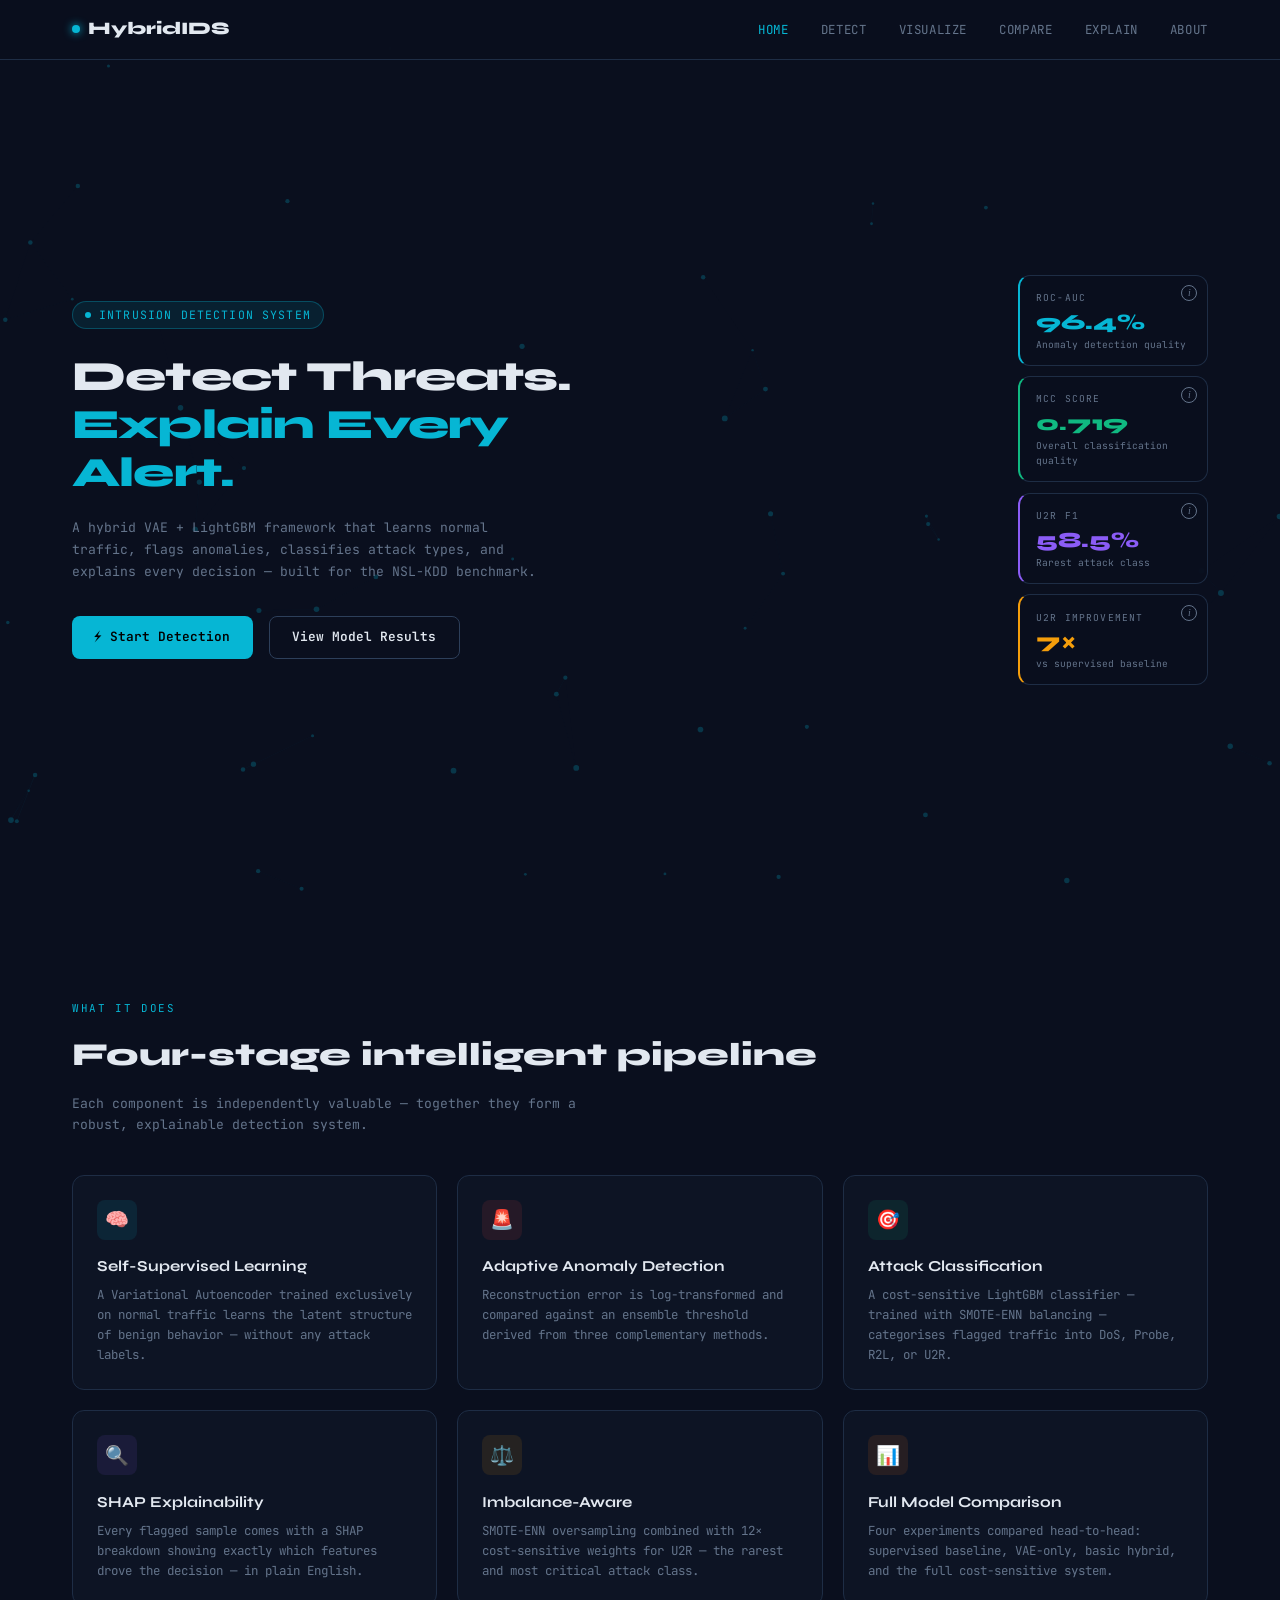
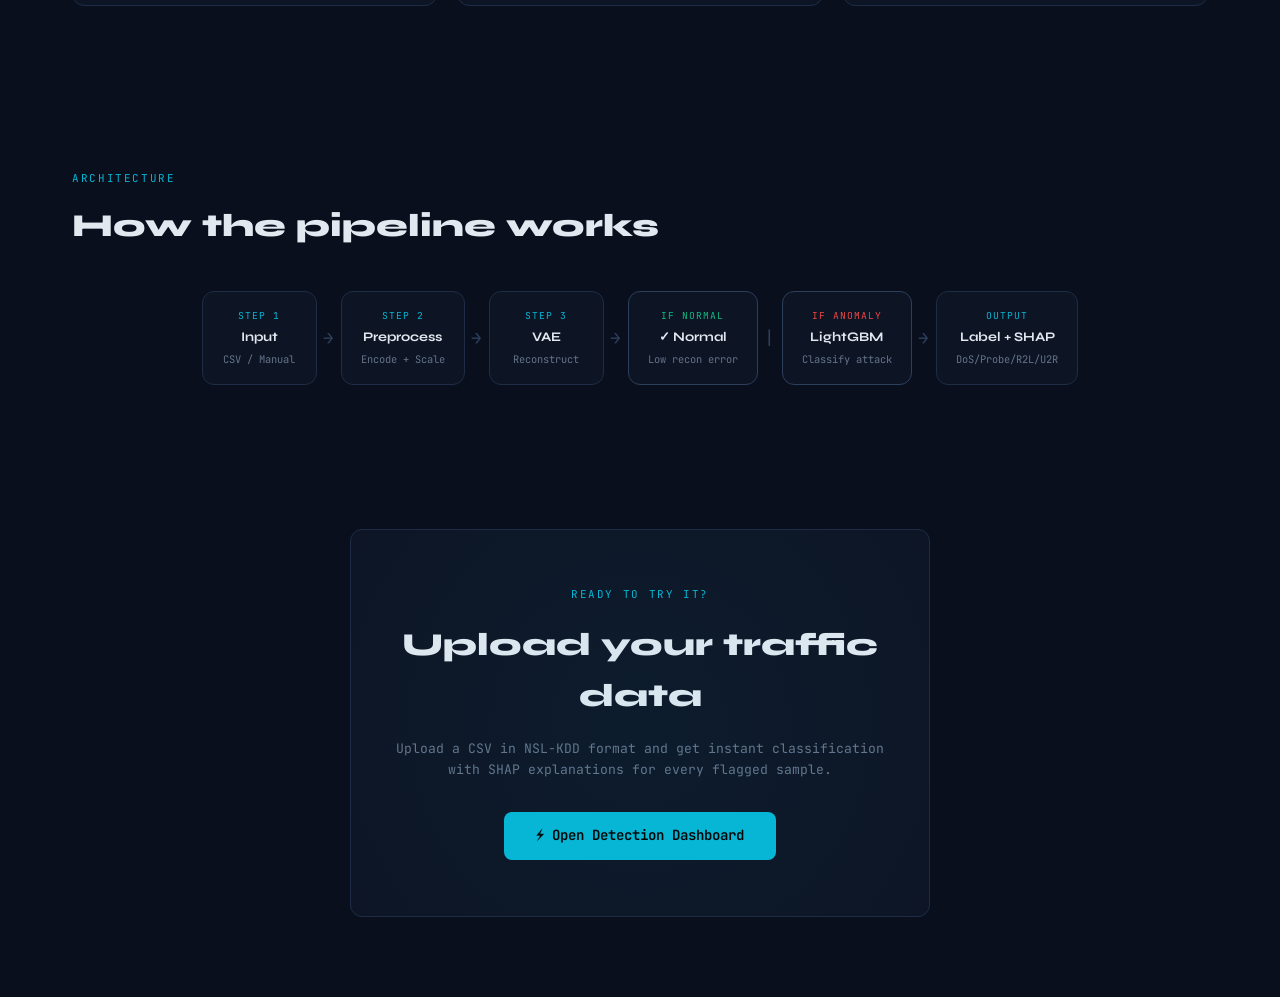
==== frontend/index.html @ 9a278058 "Initial commit" ====
<!DOCTYPE html>
<html lang="en">
<head>
  <meta charset="UTF-8"/>
  <meta name="viewport" content="width=device-width, initial-scale=1.0"/>
  <title>HybridIDS — Network Intrusion Detection System</title>
  <link href="https://fonts.googleapis.com/css2?family=Syne:wght@700;800&family=JetBrains+Mono:wght@400;600&display=swap" rel="stylesheet"/>
  <style>
    *, *::before, *::after { box-sizing: border-box; margin: 0; padding: 0; }

    :root {
      --bg:        #0a0f1e;
      --panel:     #0d1424;
      --surface:   #111827;
      --border:    #1e2d45;
      --border2:   #2d3f5a;
      --cyan:      #06b6d4;
      --green:     #10b981;
      --purple:    #8b5cf6;
      --yellow:    #f59e0b;
      --red:       #ef4444;
      --orange:    #f97316;
      --text:      #e2e8f0;
      --muted:     #64748b;
      --radius:    8px;
      --radius-lg: 12px;
      --transition:0.2s ease;
    }

    html { scroll-behavior: smooth; }

    body {
      background: var(--bg);
      color: var(--text);
      font-family: 'JetBrains Mono', monospace;
      font-size: 14px;
      line-height: 1.6;
      min-height: 100vh;
    }

    a { color: inherit; text-decoration: none; }

    .container {
      max-width: 1200px;
      margin: 0 auto;
      padding: 0 2rem;
    }

    .muted { color: var(--muted); }

    /* ── Navbar ── */
    .navbar {
      position: fixed;
      top: 0; left: 0; right: 0;
      z-index: 200;
      height: 60px;
      background: rgba(10,15,30,0.88);
      backdrop-filter: blur(12px);
      border-bottom: 1px solid var(--border);
      display: flex;
      align-items: center;
    }
    .navbar .container {
      display: flex;
      align-items: center;
      justify-content: space-between;
      width: 100%;
    }
    .nav-logo {
      display: flex;
      align-items: center;
      gap: 8px;
      font-family: 'Syne', sans-serif;
      font-weight: 800;
      font-size: 1.1rem;
    }
    .nav-logo .dot {
      width: 8px; height: 8px;
      background: var(--cyan);
      border-radius: 50%;
      box-shadow: 0 0 8px var(--cyan);
    }
    .nav-links {
      display: flex;
      list-style: none;
      gap: 2rem;
    }
    .nav-links a {
      font-size: 0.78rem;
      color: var(--muted);
      letter-spacing: 0.05em;
      text-transform: uppercase;
      transition: color var(--transition);
    }
    .nav-links a:hover,
    .nav-links a.active { color: var(--cyan); }

    /* ── Buttons ── */
    .btn {
      display: inline-flex;
      align-items: center;
      gap: 6px;
      padding: 0.65rem 1.4rem;
      border-radius: var(--radius);
      font-family: 'JetBrains Mono', monospace;
      font-size: 0.8rem;
      font-weight: 600;
      cursor: pointer;
      transition: all var(--transition);
      border: none;
    }
    .btn-primary { background: var(--cyan); color: #000; }
    .btn-primary:hover { background: #22d3ee; box-shadow: 0 0 20px rgba(6,182,212,0.4); }
    .btn-outline { background: transparent; border: 1px solid var(--border2); color: var(--text); }
    .btn-outline:hover { border-color: var(--cyan); color: var(--cyan); }

    /* ── Section helpers ── */
    .section-tag {
      display: inline-block;
      font-size: 0.68rem;
      letter-spacing: 0.15em;
      text-transform: uppercase;
      color: var(--cyan);
      margin-bottom: 0.75rem;
    }
    .section-title {
      font-family: 'Syne', sans-serif;
      font-size: 2rem;
      font-weight: 800;
      margin-bottom: 0.75rem;
    }
    .section-sub {
      color: var(--muted);
      font-size: 0.82rem;
      max-width: 540px;
    }
    .section-header { margin-bottom: 2.5rem; }

    /* ── Animations ── */
    @keyframes fadeUp {
      from { opacity: 0; transform: translateY(20px); }
      to   { opacity: 1; transform: translateY(0); }
    }
    @keyframes blink {
      0%,100% { opacity: 1; }
      50%      { opacity: 0; }
    }

    .stagger > * { animation: fadeUp 0.5s ease forwards; opacity: 0; }
    .stagger > *:nth-child(1) { animation-delay: 0.1s; }
    .stagger > *:nth-child(2) { animation-delay: 0.2s; }
    .stagger > *:nth-child(3) { animation-delay: 0.3s; }
    .stagger > *:nth-child(4) { animation-delay: 0.4s; }
    .stagger > *:nth-child(5) { animation-delay: 0.5s; }
    .stagger > *:nth-child(6) { animation-delay: 0.6s; }

    /* ══════════════════════════════
       HERO
    ══════════════════════════════ */
    .hero {
      min-height: 100vh;
      display: flex;
      align-items: center;
      padding-top: 60px;
      position: relative;
      overflow: hidden;
    }
    canvas#bg {
      position: fixed;
      inset: 0;
      z-index: 0;
      opacity: 0.4;
    }
    .hero .container {
      display: flex;
      align-items: center;
      justify-content: space-between;
      gap: 3rem;
      width: 100%;
      position: relative;
      z-index: 2;
    }
    .hero-content {
      flex: 1;
      min-width: 0;
      max-width: 560px;
    }
    .hero-tag {
      display: inline-flex;
      align-items: center;
      gap: 8px;
      padding: 4px 12px;
      background: rgba(6,182,212,0.1);
      border: 1px solid rgba(6,182,212,0.3);
      border-radius: 100px;
      font-size: 0.72rem;
      color: var(--cyan);
      letter-spacing: 0.1em;
      text-transform: uppercase;
      margin-bottom: 1.5rem;
    }
    .hero-tag .blink {
      width: 6px; height: 6px;
      background: var(--cyan);
      border-radius: 50%;
      animation: blink 1.2s infinite;
    }
    .hero h1 {
      font-family: 'Syne', sans-serif;
      font-size: 2.6rem;
      font-weight: 800;
      line-height: 1.15;
      letter-spacing: -0.02em;
      margin-bottom: 1.25rem;
    }
    .hero h1 .line2 { color: var(--cyan); display: block; }
    .hero-sub {
      font-size: 0.82rem;
      color: var(--muted);
      line-height: 1.7;
      max-width: 480px;
      margin-bottom: 2rem;
    }
    .hero-actions { display: flex; gap: 1rem; flex-wrap: wrap; }

    /* ══════════════════════════════
       STAT CARDS + TOOLTIPS
    ══════════════════════════════ */
    .hero-stats {
      flex-shrink: 0;
      z-index: 2;
    }
    .stats-grid {
      display: flex;
      flex-direction: column;
      gap: 0.65rem;
      width: 190px;
    }
    .stat-card {
      position: relative;
      background: rgba(10,15,30,0.85);
      backdrop-filter: blur(10px);
      border: 1px solid var(--border);
      border-radius: var(--radius-lg);
      padding: 0.9rem 1rem 0.8rem;
      cursor: default;
      overflow: visible; /* tooltips must escape */
      transition: border-color 0.25s, transform 0.2s, box-shadow 0.25s;
      animation: fadeUp 0.6s ease forwards;
      opacity: 0;
    }
    .stat-card:nth-child(1) { animation-delay: 0.4s; }
    .stat-card:nth-child(2) { animation-delay: 0.55s; }
    .stat-card:nth-child(3) { animation-delay: 0.7s; }
    .stat-card:nth-child(4) { animation-delay: 0.85s; }

    .stat-card.cyan   { --accent: var(--cyan);   border-left: 2px solid var(--cyan); }
    .stat-card.green  { --accent: var(--green);  border-left: 2px solid var(--green); }
    .stat-card.purple { --accent: var(--purple); border-left: 2px solid var(--purple); }
    .stat-card.yellow { --accent: var(--yellow); border-left: 2px solid var(--yellow); }

    .stat-card:hover {
      transform: translateY(-3px);
      border-color: var(--accent);
      box-shadow: 0 8px 28px color-mix(in srgb, var(--accent) 18%, transparent);
    }
    .stat-card::before {
      content: '';
      position: absolute;
      top: 0; left: 0; right: 0;
      height: 2px;
      background: var(--accent);
      border-radius: var(--radius-lg) var(--radius-lg) 0 0;
      opacity: 0;
      transition: opacity 0.25s;
    }
    .stat-card:hover::before { opacity: 1; }

    .info-icon {
      position: absolute;
      top: 0.6rem; right: 0.6rem;
      width: 16px; height: 16px;
      border-radius: 50%;
      border: 1px solid var(--muted);
      color: var(--muted);
      font-size: 10px;
      display: flex; align-items: center; justify-content: center;
      font-family: serif;
      font-style: italic;
      transition: border-color 0.2s, color 0.2s;
    }
    .stat-card:hover .info-icon { border-color: var(--accent); color: var(--accent); }

    .stat-label {
      font-size: 0.6rem;
      letter-spacing: 0.12em;
      text-transform: uppercase;
      color: var(--muted);
      margin-bottom: 0.4rem;
    }
    .stat-value {
      font-family: 'Syne', sans-serif;
      font-size: 1.35rem;
      font-weight: 800;
      color: var(--accent);
      line-height: 1;
      margin-bottom: 0.2rem;
    }
    .stat-sub { font-size: 0.6rem; color: var(--muted); }

    /* tooltip — pops to the LEFT of the card */
    .tooltip {
      position: absolute;
      top: 50%;
      right: calc(100% + 12px);
      left: auto;
      transform: translateY(-50%) translateX(6px);
      width: 270px;
      background: #080f1c;
      border: 1px solid var(--accent);
      border-radius: 10px;
      padding: 0.9rem;
      pointer-events: none;
      opacity: 0;
      transition: opacity 0.2s ease, transform 0.2s ease;
      z-index: 999;
      box-shadow: 0 10px 36px rgba(0,0,0,0.8);
    }
    /* right-pointing arrow */
    .tooltip::after {
      content: '';
      position: absolute;
      top: 50%;
      left: 100%;
      transform: translateY(-50%);
      border: 6px solid transparent;
      border-left-color: var(--accent);
    }
    .stat-card:hover .tooltip {
      opacity: 1;
      transform: translateY(-50%) translateX(0);
    }

    .tooltip-title {
      font-family: 'Syne', sans-serif;
      font-size: 0.75rem;
      font-weight: 700;
      color: var(--accent);
      margin-bottom: 0.45rem;
      display: flex; align-items: center; gap: 0.4rem;
    }
    .tooltip-title::before {
      content: '';
      width: 5px; height: 5px;
      border-radius: 50%;
      background: var(--accent);
      flex-shrink: 0;
    }
    .tooltip-body {
      font-size: 0.7rem;
      line-height: 1.55;
      color: #94a3b8;
    }
    .tooltip-body strong { color: var(--text); font-weight: 600; }
    .tooltip-highlight {
      display: block;
      margin-top: 0.5rem;
      padding: 0.2rem 0.55rem;
      background: color-mix(in srgb, var(--accent) 10%, transparent);
      border-left: 2px solid var(--accent);
      border-radius: 3px;
      font-size: 0.66rem;
      color: var(--accent);
      font-weight: 600;
    }

    /* ══════════════════════════════
       FEATURES
    ══════════════════════════════ */
    .features { padding: 6rem 0; position: relative; z-index: 1; }
    .features-grid {
      display: grid;
      grid-template-columns: repeat(3, 1fr);
      gap: 1.25rem;
    }
    .feature-card {
      background: var(--panel);
      border: 1px solid var(--border);
      border-radius: var(--radius-lg);
      padding: 1.5rem;
      transition: transform var(--transition), border-color var(--transition);
      position: relative;
      overflow: hidden;
    }
    .feature-card:hover { transform: translateY(-4px); border-color: var(--border2); }
    .feature-card::after {
      content: '';
      position: absolute; inset: 0;
      background: linear-gradient(135deg, rgba(6,182,212,0.04), transparent);
      opacity: 0;
      transition: opacity var(--transition);
      pointer-events: none;
    }
    .feature-card:hover::after { opacity: 1; }
    .feature-icon {
      width: 40px; height: 40px;
      border-radius: var(--radius);
      display: flex; align-items: center; justify-content: center;
      font-size: 1.2rem;
      margin-bottom: 0.9rem;
    }
    .feature-card h3 { font-family: 'Syne', sans-serif; font-size: 0.95rem; margin-bottom: 0.45rem; }
    .feature-card p  { color: var(--muted); font-size: 0.78rem; line-height: 1.6; }

    /* ══════════════════════════════
       PIPELINE
    ══════════════════════════════ */
    .pipeline { padding: 4rem 0; position: relative; z-index: 1; }
    .pipeline-flow {
      display: flex;
      align-items: center;
      justify-content: center;
      flex-wrap: wrap;
      margin-top: 2.5rem;
    }
    .pipeline-step {
      background: var(--panel);
      border: 1px solid var(--border);
      border-radius: var(--radius-lg);
      padding: 1rem 1.2rem;
      text-align: center;
      min-width: 115px;
      transition: border-color var(--transition);
    }
    .pipeline-step:hover { border-color: var(--cyan); }
    .pipeline-step-num  { font-size: 0.6rem; color: var(--cyan); text-transform: uppercase; letter-spacing: 0.1em; margin-bottom: 0.25rem; }
    .pipeline-step-name { font-family: 'Syne', sans-serif; font-size: 0.82rem; font-weight: 700; }
    .pipeline-step-sub  { font-size: 0.65rem; color: var(--muted); margin-top: 0.2rem; }
    .pipeline-arrow     { color: var(--border2); font-size: 1.1rem; padding: 0 0.4rem; flex-shrink: 0; }

    /* ══════════════════════════════
       CTA
    ══════════════════════════════ */
    .cta { padding: 5rem 0; text-align: center; position: relative; z-index: 1; }
    .cta-box {
      background: var(--panel);
      border: 1px solid var(--border);
      border-radius: var(--radius-lg);
      padding: 3.5rem 2rem;
      max-width: 580px;
      margin: 0 auto;
      position: relative;
      overflow: hidden;
    }
    .cta-box::before {
      content: '';
      position: absolute;
      top: -50%; left: -50%;
      width: 200%; height: 200%;
      background: radial-gradient(circle at center, rgba(6,182,212,0.05) 0%, transparent 60%);
      pointer-events: none;
    }

    /* ══════════════════════════════
       RESPONSIVE
    ══════════════════════════════ */
    @media (max-width: 960px) {
      .hero .container  { flex-direction: column; text-align: center; padding-top: 2rem; }
      .hero-content     { max-width: 100%; }
      .hero-actions     { justify-content: center; }
      .hero-sub         { margin: 0 auto 2rem; }
      .hero-stats       { width: 100%; }
      .stats-grid       { width: 100%; flex-direction: row; flex-wrap: wrap; }
      .features-grid    { grid-template-columns: 1fr 1fr; }
      .nav-links        { display: none; }
    }
    @media (max-width: 600px) {
      .features-grid  { grid-template-columns: 1fr; }
      .pipeline-flow  { flex-direction: column; }
      .pipeline-arrow { transform: rotate(90deg); }
    }
  </style>
</head>
<body>

<canvas id="bg"></canvas>

<!-- ── Navbar ── -->
<nav class="navbar">
  <div class="container">
    <a href="/index.html" class="nav-logo"><span class="dot"></span>HybridIDS</a>
    <ul class="nav-links">
      <li><a href="/index.html" class="active">Home</a></li>
      <li><a href="/dashboard.html">Detect</a></li>
      <li><a href="/visualizations.html">Visualize</a></li>
      <li><a href="/comparison.html">Compare</a></li>
      <li><a href="/explainability.html">Explain</a></li>
      <li><a href="/about.html">About</a></li>
    </ul>
  </div>
</nav>

<!-- ── Hero ── -->
<section class="hero">
  <div class="container">

    <!-- Left: text -->
    <div class="hero-content">
      <div class="hero-tag"><span class="blink"></span>Intrusion Detection System</div>
      <h1>Detect Threats.<span class="line2">Explain Every Alert.</span></h1>
      <p class="hero-sub">
        A hybrid VAE + LightGBM framework that learns normal traffic, flags anomalies,
        classifies attack types, and explains every decision — built for the NSL-KDD benchmark.
      </p>
      <div class="hero-actions">
        <a href="/dashboard.html" class="btn btn-primary">⚡ Start Detection</a>
        <a href="/comparison.html" class="btn btn-outline">View Model Results</a>
      </div>
    </div>

    <!-- Right: stat cards -->
    <div class="hero-stats">
      <div class="stats-grid">

        <!-- ROC-AUC -->
        <div class="stat-card cyan">
          <div class="info-icon">i</div>
          <div class="stat-label">ROC-AUC</div>
          <div class="stat-value">96.4%</div>
          <div class="stat-sub">Anomaly detection quality</div>
          <div class="tooltip">
            <div class="tooltip-title">ROC-AUC Explained</div>
            <div class="tooltip-body">
              <strong>Receiver Operating Characteristic — Area Under Curve.</strong>
              Measures how well the VAE separates normal traffic from attacks <em>before</em> any classification happens.
              <br><br>
              1.0 = perfect &nbsp;·&nbsp; 0.5 = random guessing.<br>
              <strong>0.964</strong> — highly accurate even though it never saw attack labels during training.
              <span class="tooltip-highlight">VAE trained on normal traffic only</span>
            </div>
          </div>
        </div>

        <!-- MCC -->
        <div class="stat-card green">
          <div class="info-icon">i</div>
          <div class="stat-label">MCC Score</div>
          <div class="stat-value">0.719</div>
          <div class="stat-sub">Overall classification quality</div>
          <div class="tooltip">
            <div class="tooltip-title">Matthews Correlation Coefficient</div>
            <div class="tooltip-body">
              The <strong>most honest metric</strong> for imbalanced datasets — accounts for all four cells: TP, TN, FP, FN.
              <br><br>
              <strong>0</strong> = random guessing &nbsp;·&nbsp; <strong>1.0</strong> = perfect.<br>
              0.719 is strong given NSL-KDD's extreme class imbalance.
              <span class="tooltip-highlight">More reliable than accuracy on skewed data</span>
            </div>
          </div>
        </div>

        <!-- U2R F1 -->
        <div class="stat-card purple">
          <div class="info-icon">i</div>
          <div class="stat-label">U2R F1</div>
          <div class="stat-value">58.5%</div>
          <div class="stat-sub">Rarest attack class</div>
          <div class="tooltip">
            <div class="tooltip-title">User-to-Root F1 Score</div>
            <div class="tooltip-body">
              <strong>U2R = User-to-Root</strong> — privilege escalation where an intruder gains admin access from a normal account. Rarest and most dangerous class.
              <br><br>
              F1 balances precision and recall. 58.5% on a class with only <strong>52 training samples</strong> vs 45,927 DoS is a major result.
              <span class="tooltip-highlight">Only 52 U2R samples in training set</span>
            </div>
          </div>
        </div>

        <!-- 7x -->
        <div class="stat-card yellow">
          <div class="info-icon">i</div>
          <div class="stat-label">U2R Improvement</div>
          <div class="stat-value">7×</div>
          <div class="stat-sub">vs supervised baseline</div>
          <div class="tooltip">
            <div class="tooltip-title">Headline Result</div>
            <div class="tooltip-body">
              Plain LightGBM (no VAE) scores <strong>0.082 F1</strong> on U2R.
              The full hybrid scores <strong>0.585</strong>.
              <br><br>
              A <strong>7× improvement</strong> — proving VAE latent features help detect rare attacks the classifier would otherwise miss entirely.
              <span class="tooltip-highlight">0.082 → 0.585 &nbsp;·&nbsp; supervised vs hybrid</span>
            </div>
          </div>
        </div>

      </div>
    </div>

  </div>
</section>

<!-- ── Features ── -->
<section class="features">
  <div class="container">
    <div class="section-header">
      <span class="section-tag">What it does</span>
      <h2 class="section-title">Four-stage intelligent pipeline</h2>
      <p class="section-sub">Each component is independently valuable — together they form a robust, explainable detection system.</p>
    </div>
    <div class="features-grid stagger">
      <div class="feature-card">
        <div class="feature-icon" style="background:rgba(6,182,212,0.1);color:var(--cyan)">🧠</div>
        <h3>Self-Supervised Learning</h3>
        <p>A Variational Autoencoder trained exclusively on normal traffic learns the latent structure of benign behavior — without any attack labels.</p>
      </div>
      <div class="feature-card">
        <div class="feature-icon" style="background:rgba(239,68,68,0.1);color:var(--red)">🚨</div>
        <h3>Adaptive Anomaly Detection</h3>
        <p>Reconstruction error is log-transformed and compared against an ensemble threshold derived from three complementary methods.</p>
      </div>
      <div class="feature-card">
        <div class="feature-icon" style="background:rgba(16,185,129,0.1);color:var(--green)">🎯</div>
        <h3>Attack Classification</h3>
        <p>A cost-sensitive LightGBM classifier — trained with SMOTE-ENN balancing — categorises flagged traffic into DoS, Probe, R2L, or U2R.</p>
      </div>
      <div class="feature-card">
        <div class="feature-icon" style="background:rgba(139,92,246,0.1);color:var(--purple)">🔍</div>
        <h3>SHAP Explainability</h3>
        <p>Every flagged sample comes with a SHAP breakdown showing exactly which features drove the decision — in plain English.</p>
      </div>
      <div class="feature-card">
        <div class="feature-icon" style="background:rgba(245,158,11,0.1);color:var(--yellow)">⚖️</div>
        <h3>Imbalance-Aware</h3>
        <p>SMOTE-ENN oversampling combined with 12× cost-sensitive weights for U2R — the rarest and most critical attack class.</p>
      </div>
      <div class="feature-card">
        <div class="feature-icon" style="background:rgba(249,115,22,0.1);color:var(--orange)">📊</div>
        <h3>Full Model Comparison</h3>
        <p>Four experiments compared head-to-head: supervised baseline, VAE-only, basic hybrid, and the full cost-sensitive system.</p>
      </div>
    </div>
  </div>
</section>

<!-- ── Pipeline ── -->
<section class="pipeline">
  <div class="container">
    <div class="section-header">
      <span class="section-tag">Architecture</span>
      <h2 class="section-title">How the pipeline works</h2>
    </div>
    <div class="pipeline-flow">
      <div class="pipeline-step">
        <div class="pipeline-step-num">Step 1</div>
        <div class="pipeline-step-name">Input</div>
        <div class="pipeline-step-sub">CSV / Manual</div>
      </div>
      <div class="pipeline-arrow">→</div>
      <div class="pipeline-step">
        <div class="pipeline-step-num">Step 2</div>
        <div class="pipeline-step-name">Preprocess</div>
        <div class="pipeline-step-sub">Encode + Scale</div>
      </div>
      <div class="pipeline-arrow">→</div>
      <div class="pipeline-step">
        <div class="pipeline-step-num">Step 3</div>
        <div class="pipeline-step-name">VAE</div>
        <div class="pipeline-step-sub">Reconstruct</div>
      </div>
      <div class="pipeline-arrow">→</div>
      <div class="pipeline-step" style="border-color:var(--border2)">
        <div class="pipeline-step-num" style="color:var(--green)">If Normal</div>
        <div class="pipeline-step-name">✓ Normal</div>
        <div class="pipeline-step-sub">Low recon error</div>
      </div>
      <div class="pipeline-arrow">|</div>
      <div class="pipeline-step" style="border-color:var(--border2)">
        <div class="pipeline-step-num" style="color:var(--red)">If Anomaly</div>
        <div class="pipeline-step-name">LightGBM</div>
        <div class="pipeline-step-sub">Classify attack</div>
      </div>
      <div class="pipeline-arrow">→</div>
      <div class="pipeline-step">
        <div class="pipeline-step-num">Output</div>
        <div class="pipeline-step-name">Label + SHAP</div>
        <div class="pipeline-step-sub">DoS/Probe/R2L/U2R</div>
      </div>
    </div>
  </div>
</section>

<!-- ── CTA ── -->
<section class="cta">
  <div class="container">
    <div class="cta-box">
      <span class="section-tag" style="display:block;margin-bottom:1rem">Ready to try it?</span>
      <h2 class="section-title" style="margin-bottom:1rem">Upload your traffic data</h2>
      <p class="muted" style="margin-bottom:2rem;font-size:0.82rem">
        Upload a CSV in NSL-KDD format and get instant classification with SHAP explanations for every flagged sample.
      </p>
      <a href="/dashboard.html" class="btn btn-primary" style="font-size:0.88rem;padding:0.8rem 2rem">
        ⚡ Open Detection Dashboard
      </a>
    </div>
  </div>
</section>

<script>
const canvas = document.getElementById('bg');
const ctx = canvas.getContext('2d');
let W, H, nodes = [];

function resize() {
  W = canvas.width  = window.innerWidth;
  H = canvas.height = window.innerHeight;
}
function initNodes(n = 60) {
  nodes = Array.from({length: n}, () => ({
    x: Math.random() * W, y: Math.random() * H,
    vx: (Math.random() - 0.5) * 0.3,
    vy: (Math.random() - 0.5) * 0.3,
    r: Math.random() * 2 + 1,
  }));
}
function draw() {
  ctx.clearRect(0, 0, W, H);
  nodes.forEach(n => {
    n.x += n.vx; n.y += n.vy;
    if (n.x < 0 || n.x > W) n.vx *= -1;
    if (n.y < 0 || n.y > H) n.vy *= -1;
    ctx.beginPath();
    ctx.arc(n.x, n.y, n.r, 0, Math.PI * 2);
    ctx.fillStyle = 'rgba(6,182,212,0.6)';
    ctx.fill();
  });
  for (let i = 0; i < nodes.length; i++) {
    for (let j = i + 1; j < nodes.length; j++) {
      const dx = nodes[i].x - nodes[j].x;
      const dy = nodes[i].y - nodes[j].y;
      const dist = Math.sqrt(dx*dx + dy*dy);
      if (dist < 120) {
        ctx.beginPath();
        ctx.moveTo(nodes[i].x, nodes[i].y);
        ctx.lineTo(nodes[j].x, nodes[j].y);
        ctx.strokeStyle = `rgba(6,182,212,${0.15 * (1 - dist/120)})`;
        ctx.lineWidth = 0.5;
        ctx.stroke();
      }
    }
  }
  requestAnimationFrame(draw);
}

resize(); initNodes(); draw();
window.addEventListener('resize', () => { resize(); initNodes(); });
</script>
</body>
</html>
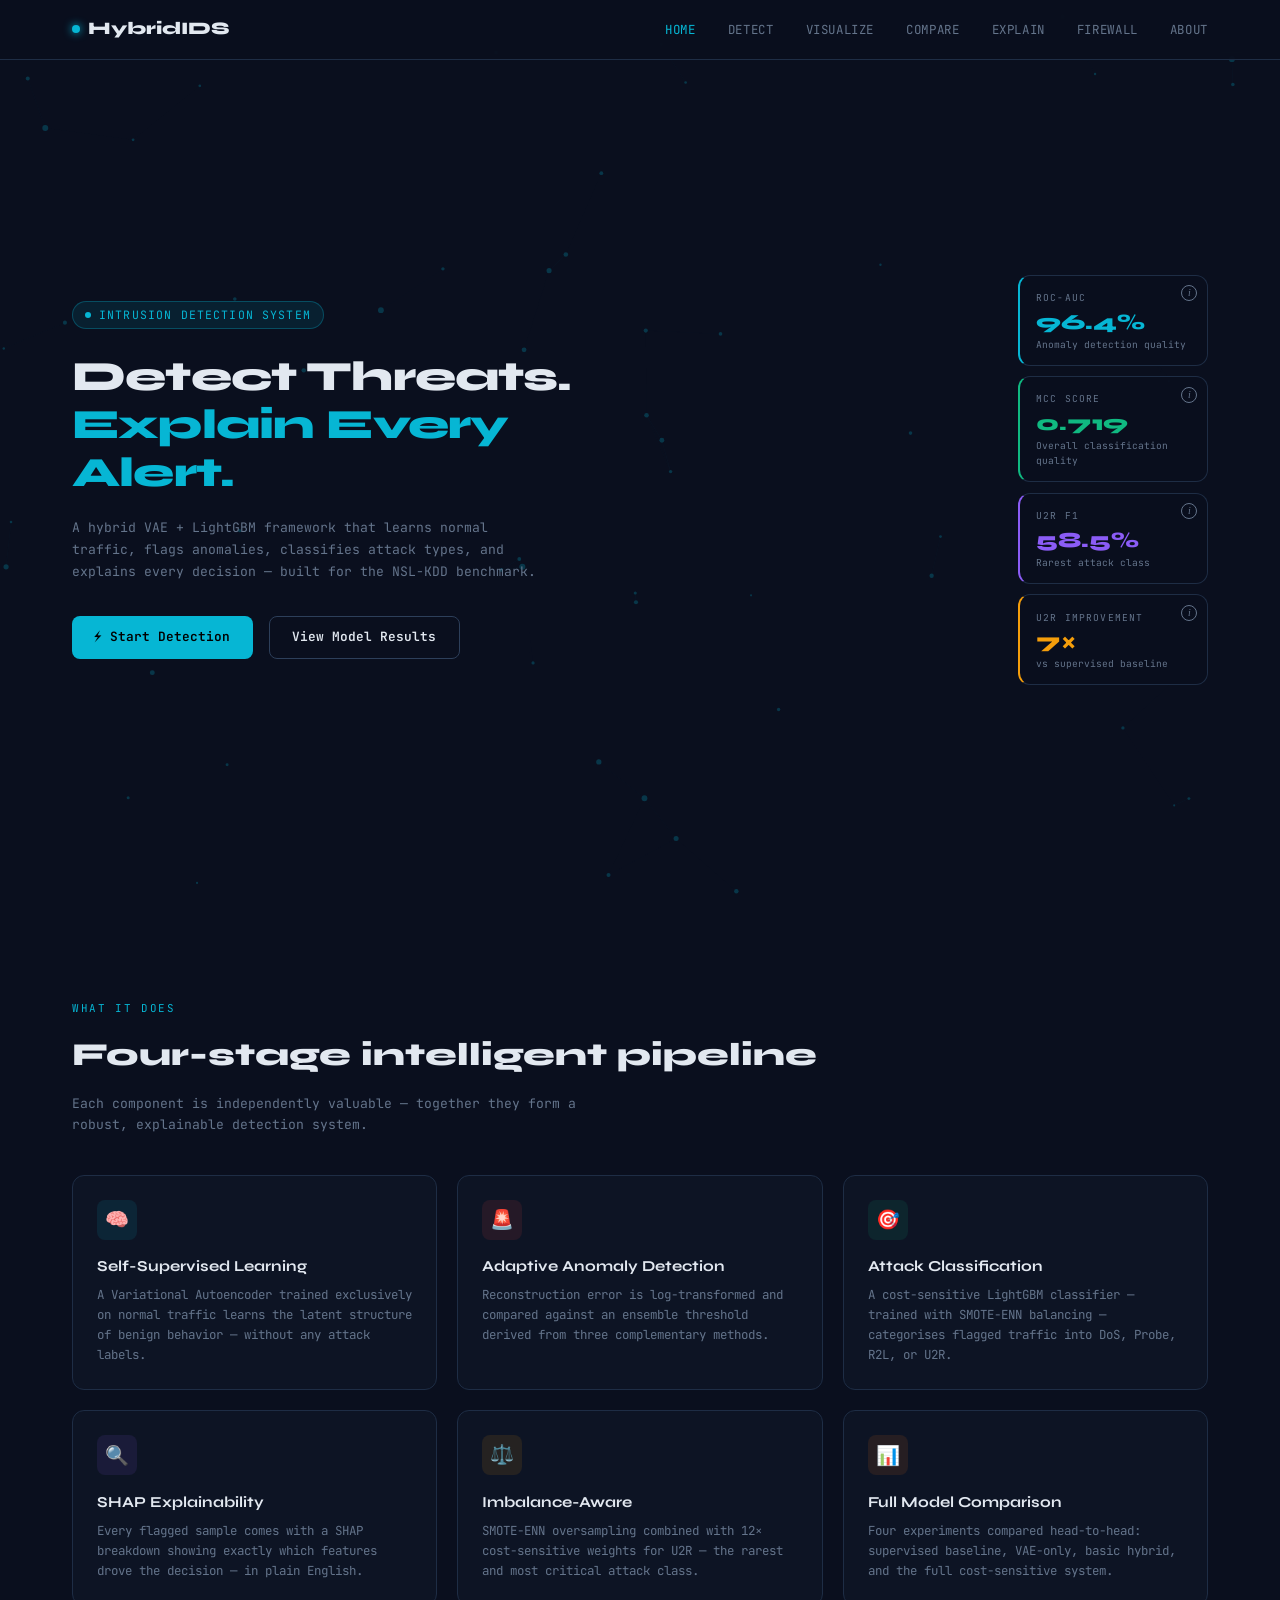
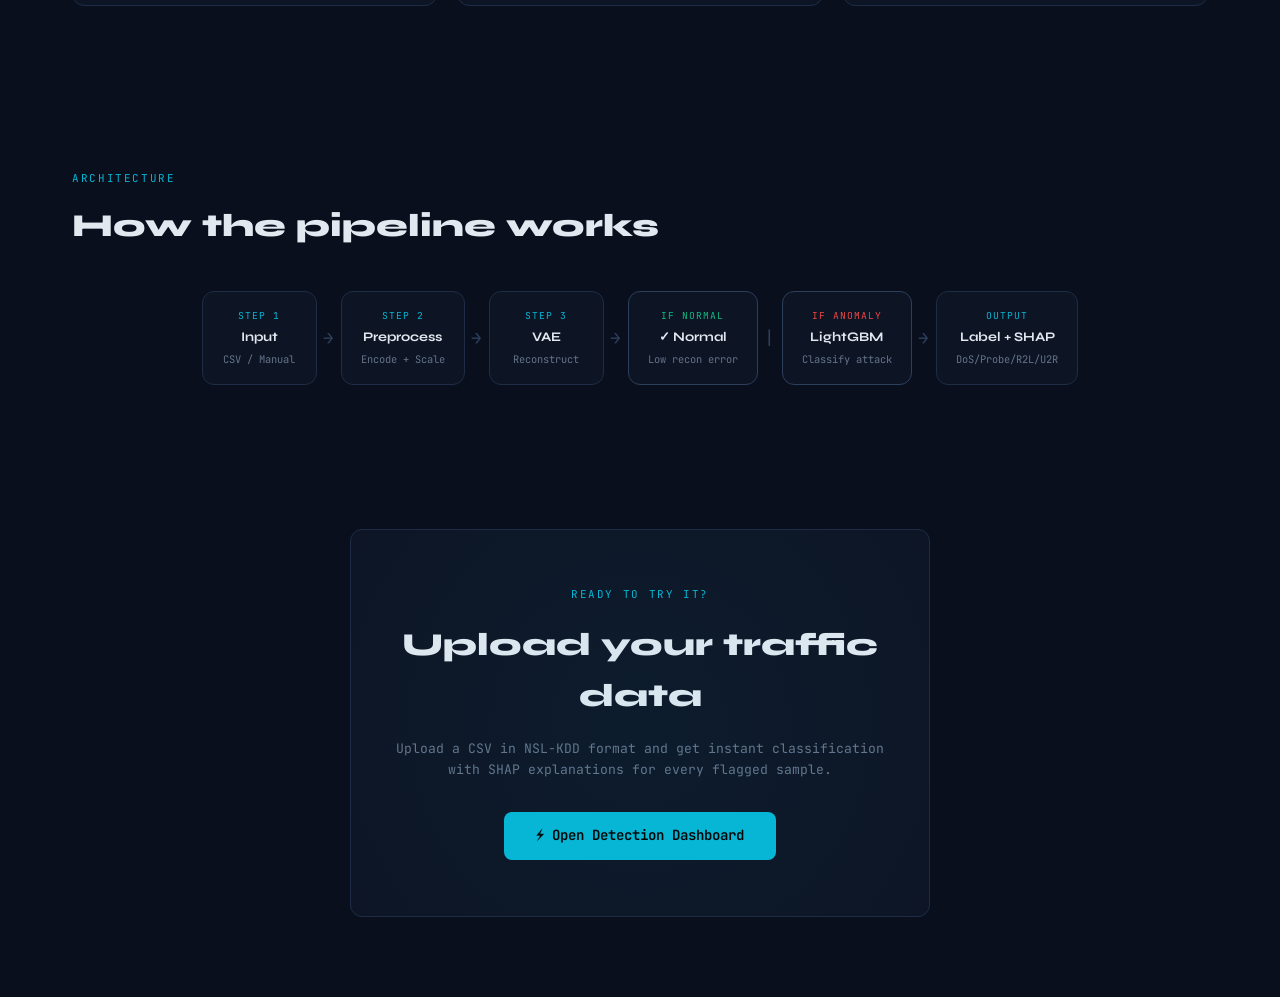
==== commit 0aca1da8: "firewall" ====
--- a/frontend/index.html
+++ b/frontend/index.html
@@ -495,6 +495,7 @@
       <li><a href="/visualizations.html">Visualize</a></li>
       <li><a href="/comparison.html">Compare</a></li>
       <li><a href="/explainability.html">Explain</a></li>
+      <li><a href="/firewall.html">Firewall</a></li>
       <li><a href="/about.html">About</a></li>
     </ul>
   </div>
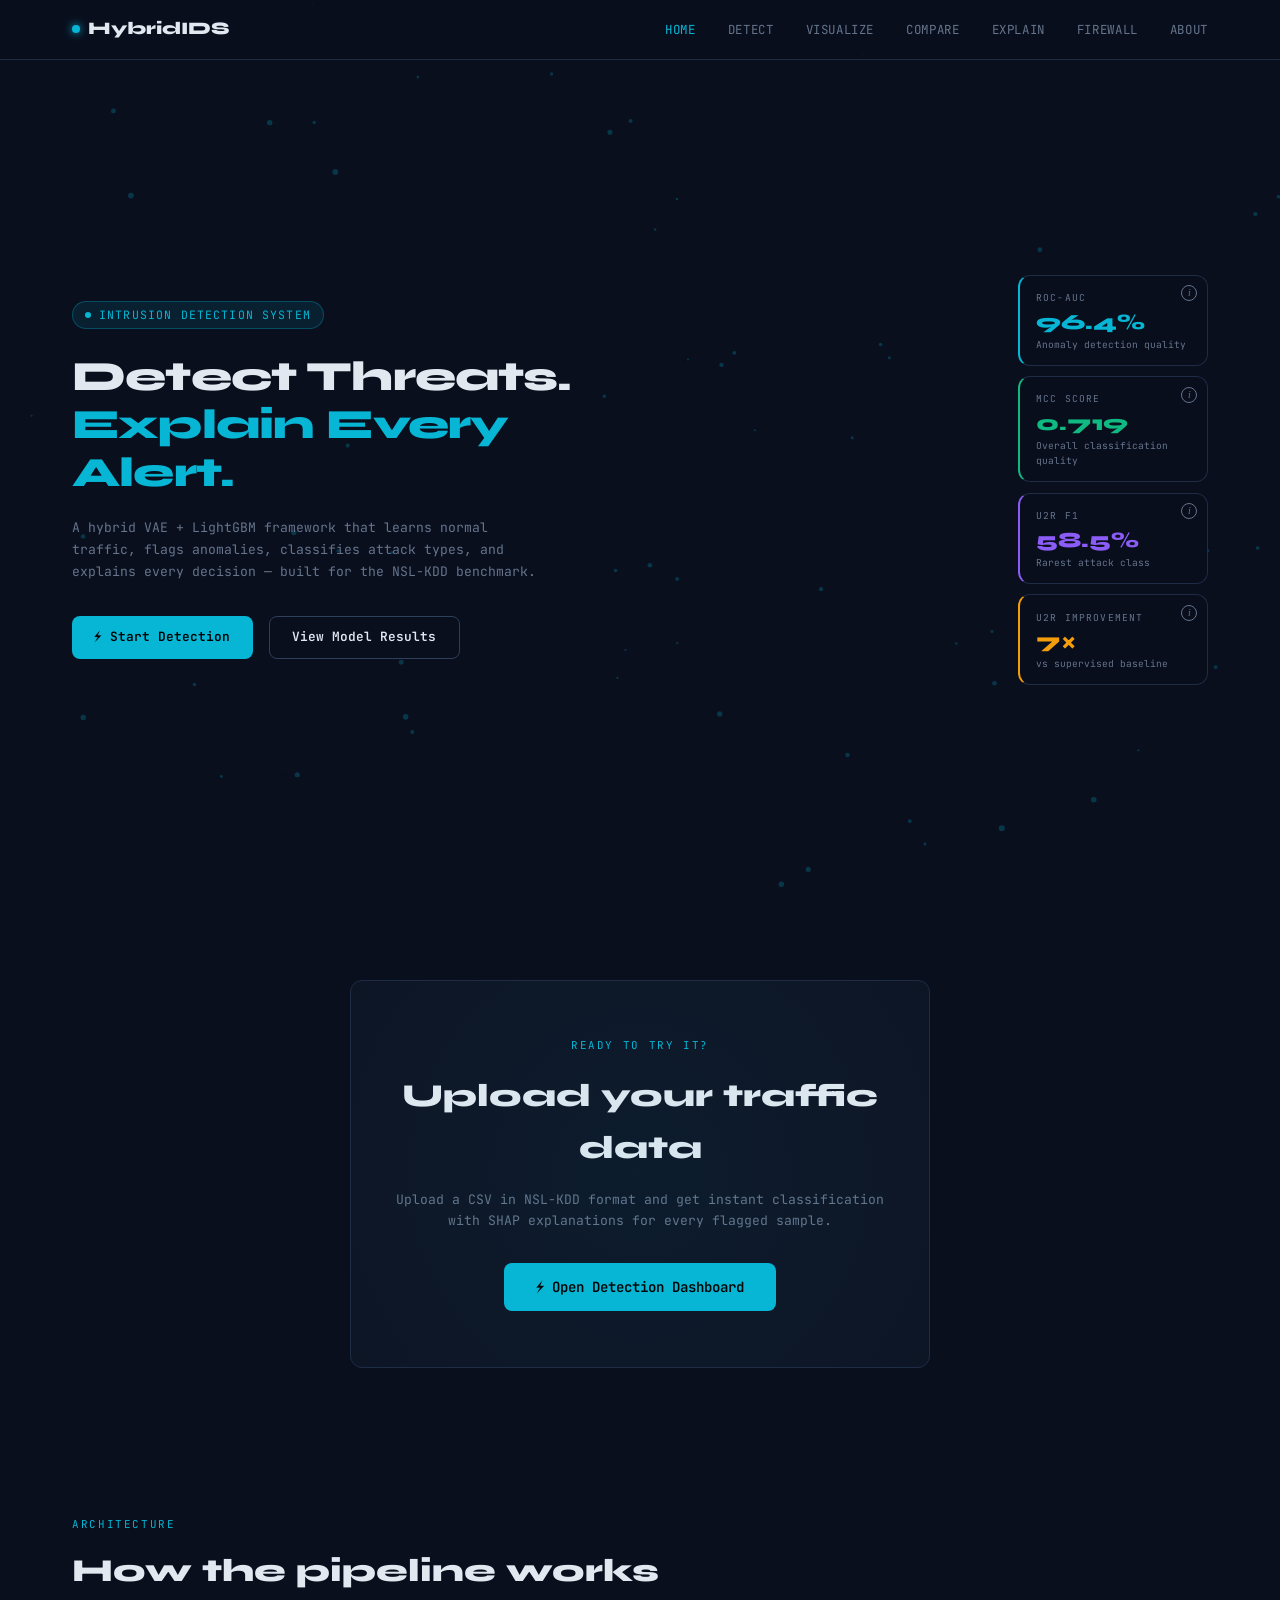
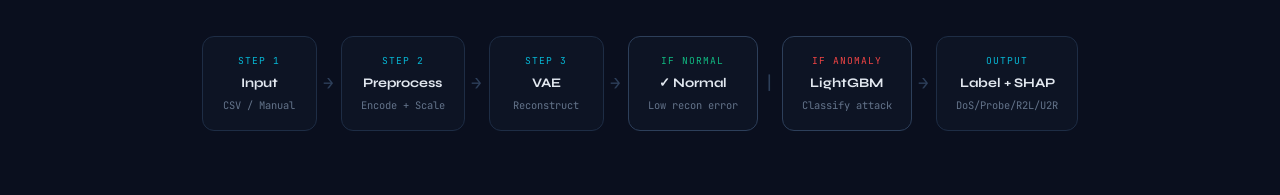
==== commit 5d0bd7f0: "final" ====
--- a/frontend/index.html
+++ b/frontend/index.html
@@ -601,7 +601,7 @@
   </div>
 </section>
 
-<!-- ── Features ── -->
+<!-- ── Features 
 <section class="features">
   <div class="container">
     <div class="section-header">
@@ -643,6 +643,23 @@
     </div>
   </div>
 </section>
+-->
+
+<!-- ── CTA ── -->
+<section class="cta">
+  <div class="container">
+    <div class="cta-box">
+      <span class="section-tag" style="display:block;margin-bottom:1rem">Ready to try it?</span>
+      <h2 class="section-title" style="margin-bottom:1rem">Upload your traffic data</h2>
+      <p class="muted" style="margin-bottom:2rem;font-size:0.82rem">
+        Upload a CSV in NSL-KDD format and get instant classification with SHAP explanations for every flagged sample.
+      </p>
+      <a href="/dashboard.html" class="btn btn-primary" style="font-size:0.88rem;padding:0.8rem 2rem">
+        ⚡ Open Detection Dashboard
+      </a>
+    </div>
+  </div>
+</section>
 
 <!-- ── Pipeline ── -->
 <section class="pipeline">
@@ -687,22 +704,6 @@
         <div class="pipeline-step-name">Label + SHAP</div>
         <div class="pipeline-step-sub">DoS/Probe/R2L/U2R</div>
       </div>
-    </div>
-  </div>
-</section>
-
-<!-- ── CTA ── -->
-<section class="cta">
-  <div class="container">
-    <div class="cta-box">
-      <span class="section-tag" style="display:block;margin-bottom:1rem">Ready to try it?</span>
-      <h2 class="section-title" style="margin-bottom:1rem">Upload your traffic data</h2>
-      <p class="muted" style="margin-bottom:2rem;font-size:0.82rem">
-        Upload a CSV in NSL-KDD format and get instant classification with SHAP explanations for every flagged sample.
-      </p>
-      <a href="/dashboard.html" class="btn btn-primary" style="font-size:0.88rem;padding:0.8rem 2rem">
-        ⚡ Open Detection Dashboard
-      </a>
     </div>
   </div>
 </section>
